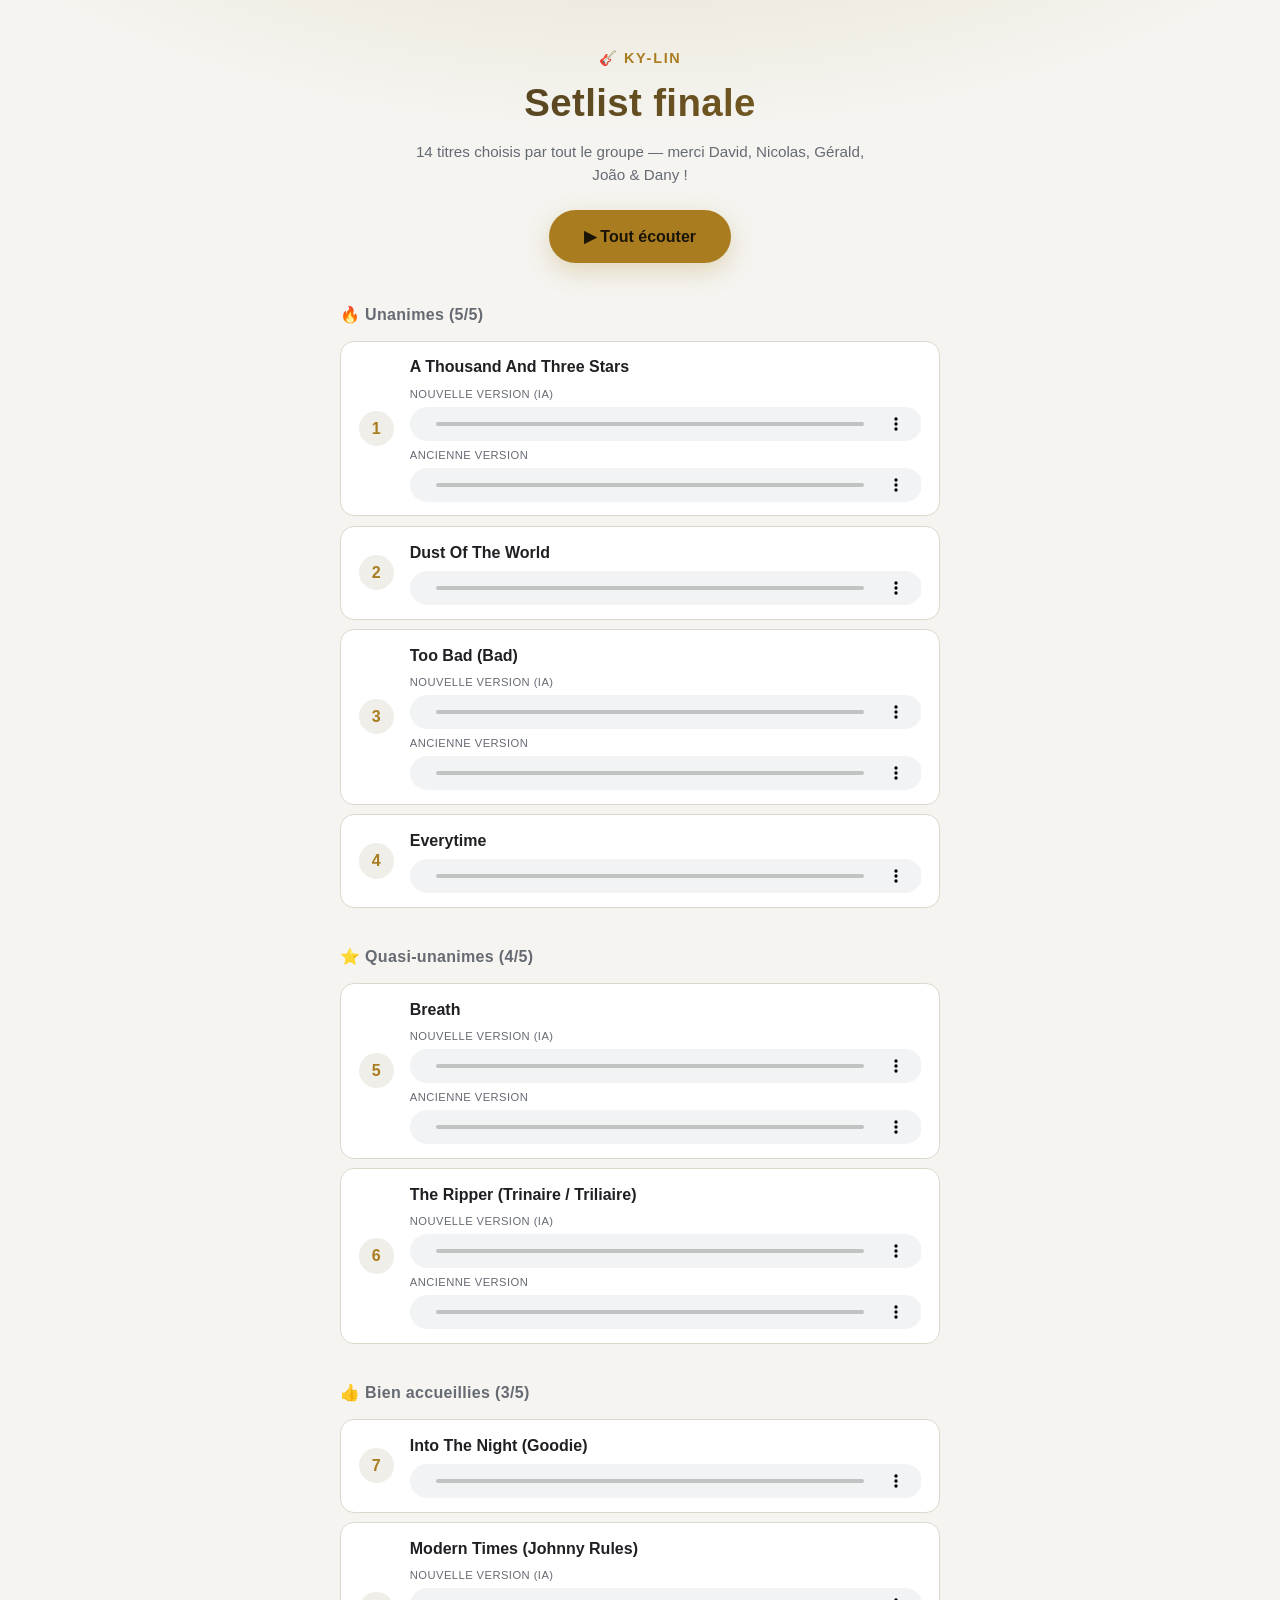
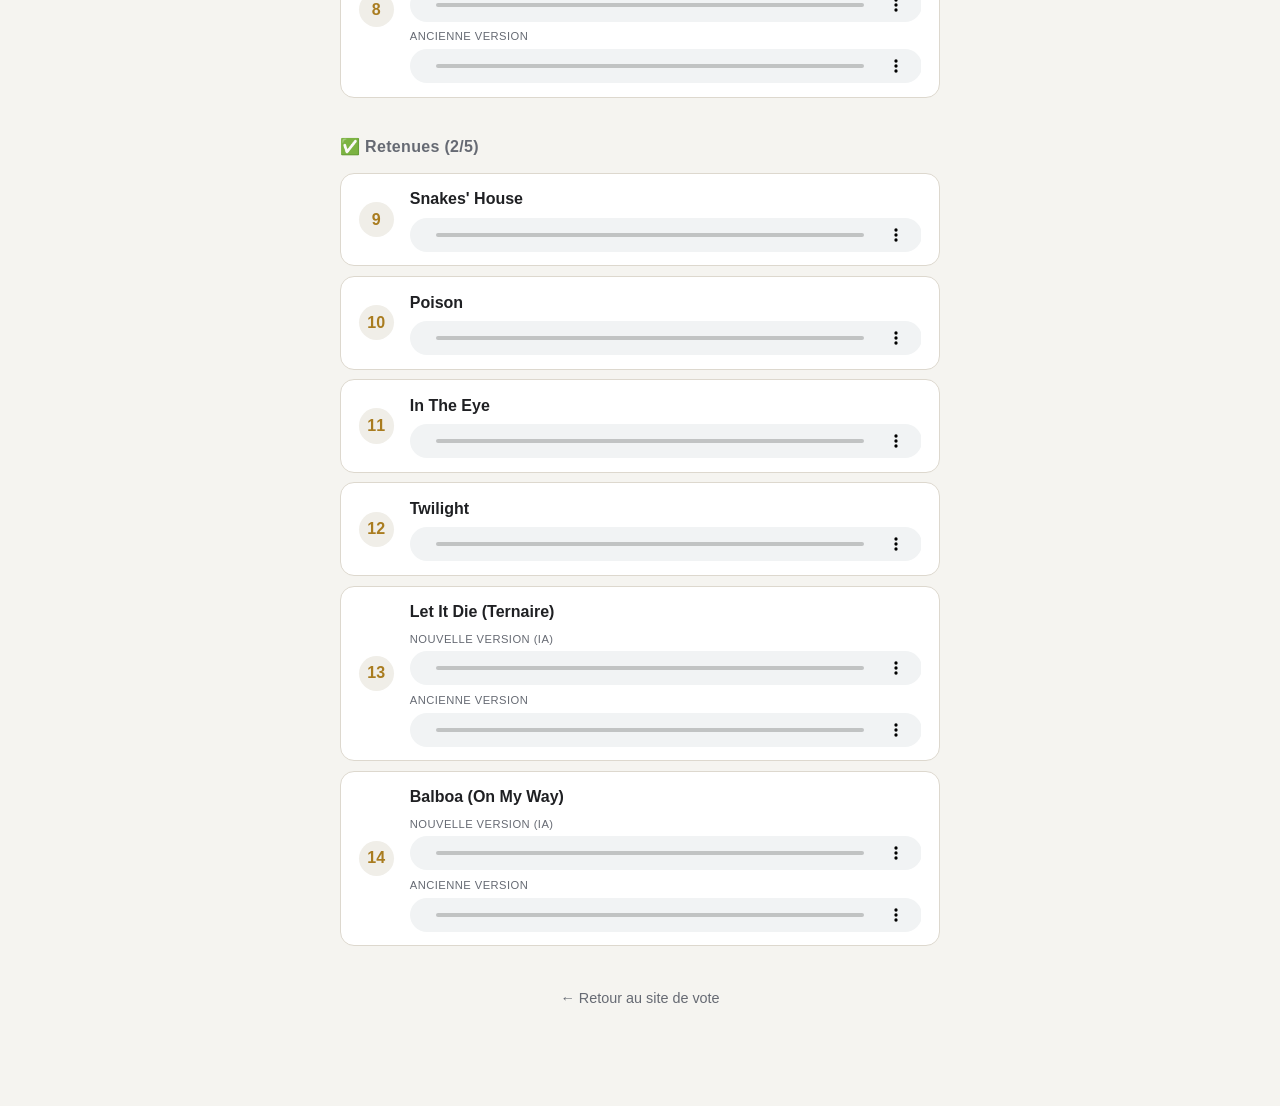
==== playlist.html @ 6667d774 "Add files via upload" ====
<!DOCTYPE html>
<html lang="fr">
<head>
<meta charset="UTF-8">
<meta name="viewport" content="width=device-width, initial-scale=1.0">
<title>Ky-Lin — Setlist finale</title>
<link rel="stylesheet" href="playlist.css">
</head>
<body>
  <header class="pl-header">
    <p class="pl-kicker">🎸 Ky-Lin</p>
    <h1>Setlist finale</h1>
    <p class="pl-subtitle">14 titres choisis par tout le groupe — merci David, Nicolas, Gérald, João &amp; Dany !</p>
    <button id="play-all-btn" class="pl-play-all">▶ Tout écouter</button>
  </header>

  <main id="track-list" class="pl-track-list"></main>

  <div id="now-playing-bar" class="pl-now-playing hidden">
    <span class="pl-now-playing-label">En cours :</span>
    <span id="now-playing-title"></span>
    <button id="stop-btn" class="pl-stop-btn" type="button">■ Stop</button>
  </div>

  <footer class="pl-footer">
    <a href="index.html">← Retour au site de vote</a>
  </footer>

  <script src="playlist-data.js"></script>
  <script src="playlist.js"></script>
</body>
</html>
---- playlist.css ----
:root {
  --bg: #0f1115;
  --surface: #1a1d24;
  --surface-alt: #23262f;
  --border: #313543;
  --text: #eef0f4;
  --text-dim: #9aa0ae;
  --accent: #e0b34d;
  --accent-glow: rgba(224, 179, 77, 0.35);
  font-family: -apple-system, BlinkMacSystemFont, "Segoe UI", Roboto, Helvetica, Arial, sans-serif;
}

@media (prefers-color-scheme: light) {
  :root {
    --bg: #f5f4f0;
    --surface: #ffffff;
    --surface-alt: #f0eee8;
    --border: #ddd8ce;
    --text: #1f2023;
    --text-dim: #666a73;
    --accent: #a97c1f;
    --accent-glow: rgba(169, 124, 31, 0.25);
  }
}

* { box-sizing: border-box; }

body {
  margin: 0;
  background:
    radial-gradient(ellipse 800px 400px at 50% -10%, var(--accent-glow), transparent),
    var(--bg);
  color: var(--text);
  line-height: 1.5;
  padding-bottom: 5rem;
}

.pl-header {
  text-align: center;
  padding: 3rem 1.25rem 2rem;
}

.pl-kicker {
  margin: 0 0 0.25rem;
  font-size: 0.9rem;
  letter-spacing: 0.12em;
  text-transform: uppercase;
  color: var(--accent);
  font-weight: 700;
}

.pl-header h1 {
  margin: 0 0 0.6rem;
  font-size: 2.4rem;
  letter-spacing: 0.01em;
  background: linear-gradient(135deg, var(--text), var(--accent));
  -webkit-background-clip: text;
  background-clip: text;
  color: transparent;
}

.pl-subtitle {
  margin: 0 auto 1.5rem;
  max-width: 480px;
  color: var(--text-dim);
  font-size: 0.95rem;
}

.pl-play-all {
  font: inherit;
  font-weight: 700;
  border: none;
  border-radius: 999px;
  padding: 0.9rem 2.2rem;
  background: var(--accent);
  color: #1a1408;
  cursor: pointer;
  box-shadow: 0 8px 24px var(--accent-glow);
  transition: transform 0.15s ease;
}

.pl-play-all:hover:not(:disabled) { transform: translateY(-2px) scale(1.02); }
.pl-play-all:disabled { opacity: 0.75; cursor: default; }

main.pl-track-list {
  max-width: 640px;
  margin: 0 auto;
  padding: 0 1.25rem;
  display: flex;
  flex-direction: column;
  gap: 0.6rem;
}

.pl-tier-heading {
  margin: 1.75rem 0 0.25rem;
  font-size: 1rem;
  color: var(--text-dim);
  letter-spacing: 0.02em;
}

.pl-tier-heading:first-child { margin-top: 0.5rem; }

.pl-track {
  display: flex;
  align-items: center;
  gap: 1rem;
  background: var(--surface);
  border: 1px solid var(--border);
  border-radius: 14px;
  padding: 0.85rem 1.1rem;
  transition: border-color 0.2s ease, box-shadow 0.2s ease, transform 0.15s ease;
}

.pl-track-active {
  border-color: var(--accent);
  box-shadow: 0 0 0 3px var(--accent-glow);
  transform: scale(1.01);
}

.pl-track-number {
  flex-shrink: 0;
  width: 2.2rem;
  height: 2.2rem;
  border-radius: 50%;
  background: var(--surface-alt);
  color: var(--accent);
  font-weight: 700;
  display: flex;
  align-items: center;
  justify-content: center;
}

.pl-track-active .pl-track-number {
  background: var(--accent);
  color: #1a1408;
  animation: pl-pulse 1.4s ease-in-out infinite;
}

@keyframes pl-pulse {
  0%, 100% { box-shadow: 0 0 0 0 var(--accent-glow); }
  50% { box-shadow: 0 0 0 6px var(--accent-glow); }
}

.pl-track-info {
  flex: 1;
  min-width: 0;
  display: flex;
  flex-direction: column;
  gap: 0.4rem;
}

.pl-track-title {
  margin: 0;
  font-weight: 600;
  font-size: 1rem;
}

.pl-audio-wrapper {
  display: flex;
  flex-direction: column;
  gap: 0.25rem;
}

.pl-audio-label {
  font-size: 0.7rem;
  color: var(--text-dim);
  text-transform: uppercase;
  letter-spacing: 0.04em;
}

.pl-track-info audio {
  width: 100%;
  height: 34px;
}

.pl-now-playing {
  position: fixed;
  bottom: 0;
  left: 0;
  right: 0;
  z-index: 20;
  display: flex;
  align-items: center;
  justify-content: center;
  gap: 0.75rem;
  flex-wrap: wrap;
  padding: 0.9rem 1.25rem;
  background: var(--surface);
  border-top: 1px solid var(--border);
  box-shadow: 0 -6px 24px rgba(0, 0, 0, 0.15);
}

.pl-now-playing-label {
  color: var(--text-dim);
  font-size: 0.85rem;
}

#now-playing-title {
  font-weight: 700;
}

.pl-stop-btn {
  font: inherit;
  border: 1px solid var(--border);
  border-radius: 999px;
  padding: 0.35rem 1rem;
  background: var(--surface-alt);
  color: var(--text);
  cursor: pointer;
}

.pl-footer {
  text-align: center;
  padding: 2.5rem 0 1rem;
}

.pl-footer a {
  color: var(--text-dim);
  text-decoration: none;
  font-size: 0.9rem;
}

.pl-footer a:hover { color: var(--accent); }

.hidden { display: none !important; }
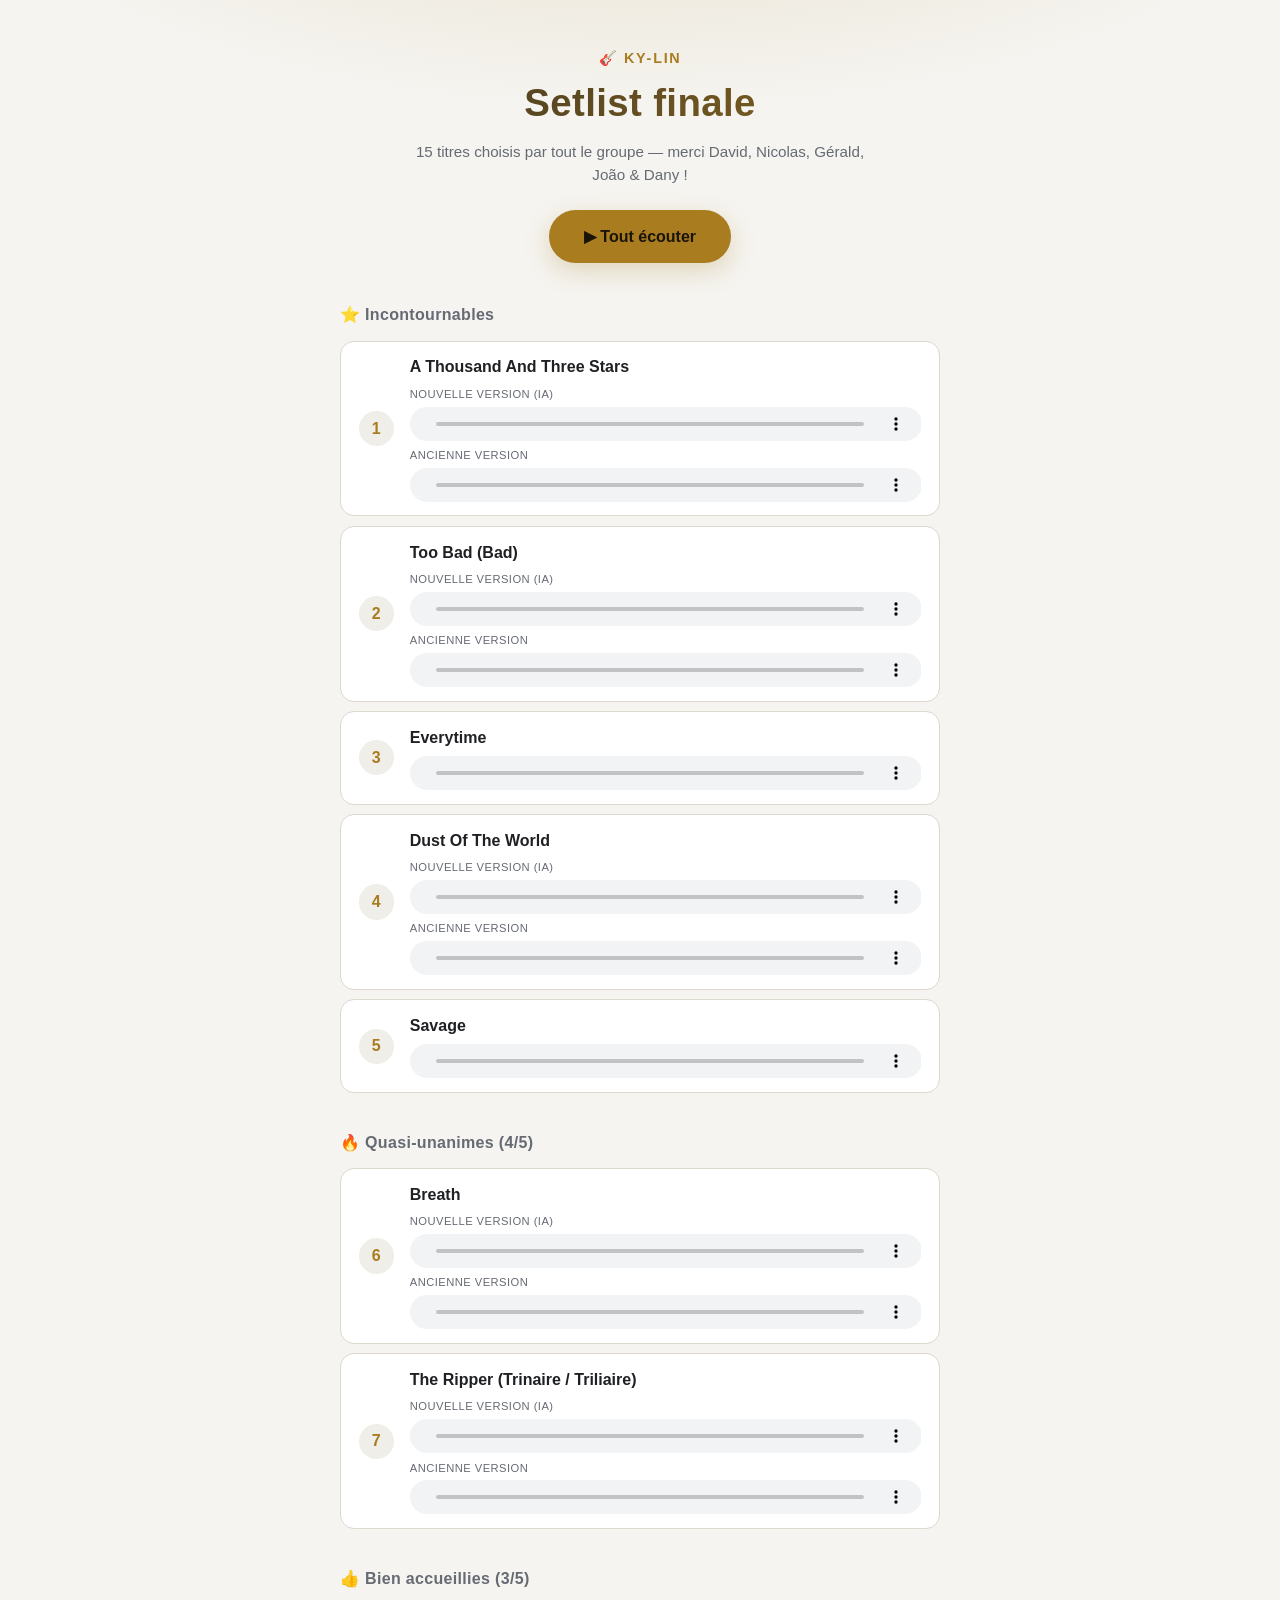
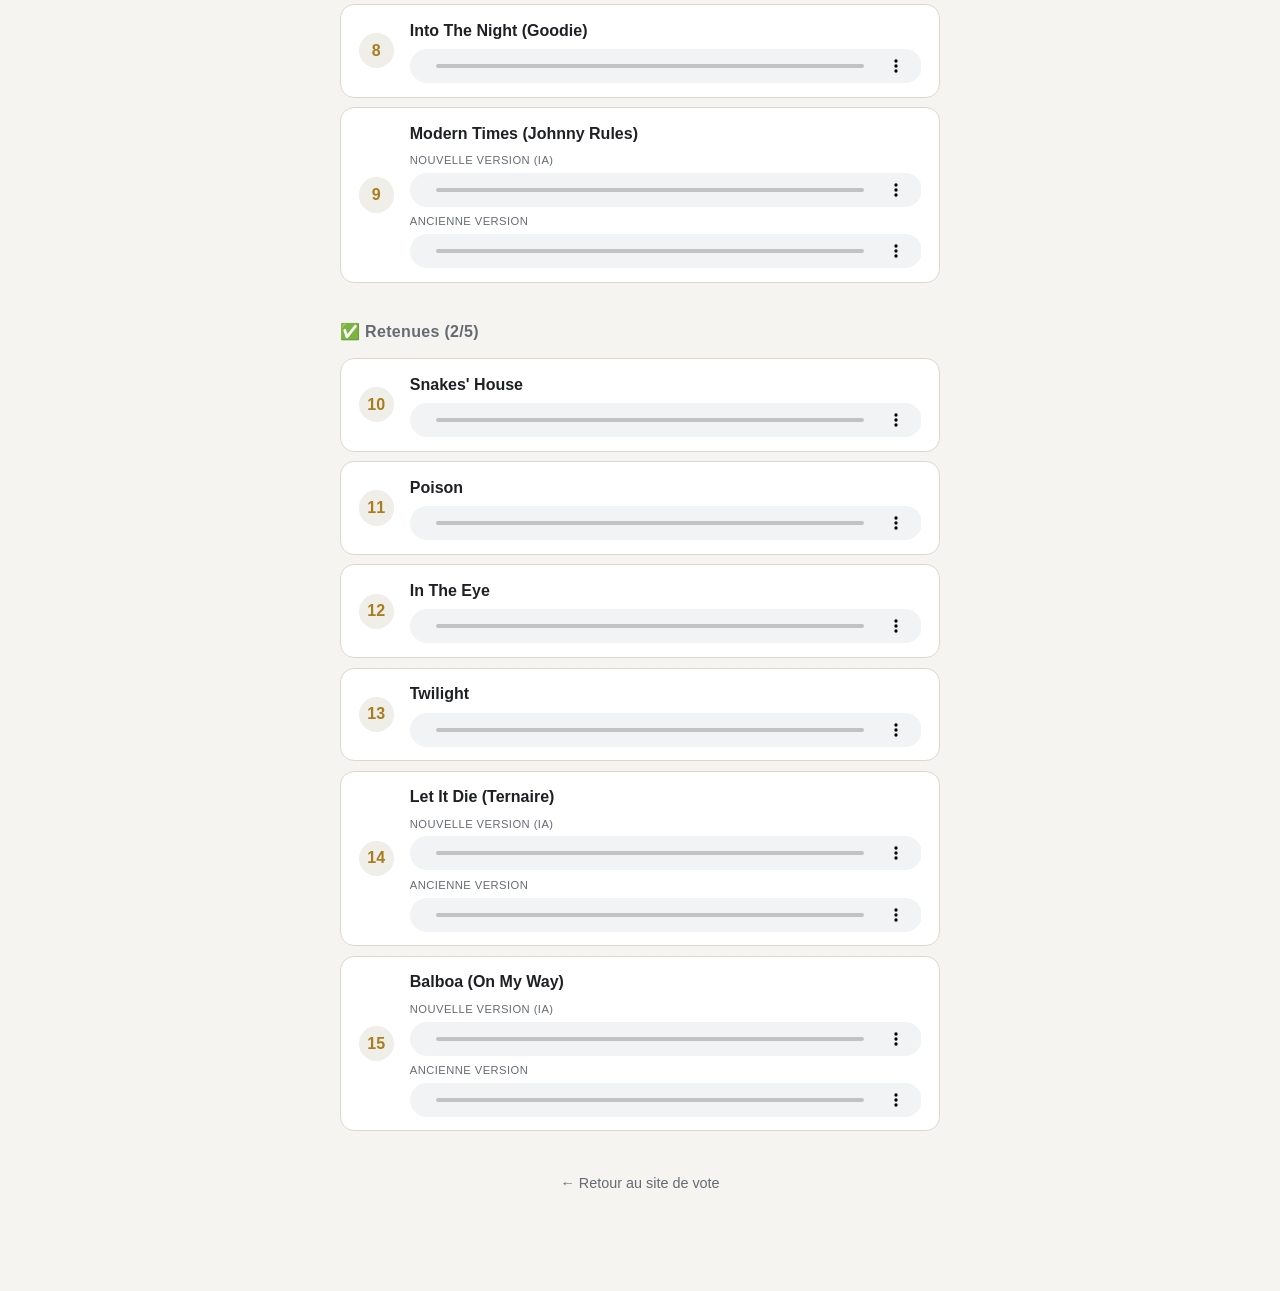
==== commit a7e8ade3: "playlist.html: 14 → 15 titres" ====
--- a/playlist.html
+++ b/playlist.html
@@ -10,7 +10,7 @@
   <header class="pl-header">
     <p class="pl-kicker">🎸 Ky-Lin</p>
     <h1>Setlist finale</h1>
-    <p class="pl-subtitle">14 titres choisis par tout le groupe — merci David, Nicolas, Gérald, João &amp; Dany !</p>
+    <p class="pl-subtitle">15 titres choisis par tout le groupe — merci David, Nicolas, Gérald, João &amp; Dany !</p>
     <button id="play-all-btn" class="pl-play-all">▶ Tout écouter</button>
   </header>
 
@@ -29,4 +29,4 @@
   <script src="playlist-data.js"></script>
   <script src="playlist.js"></script>
 </body>
-</html>
+</html>
